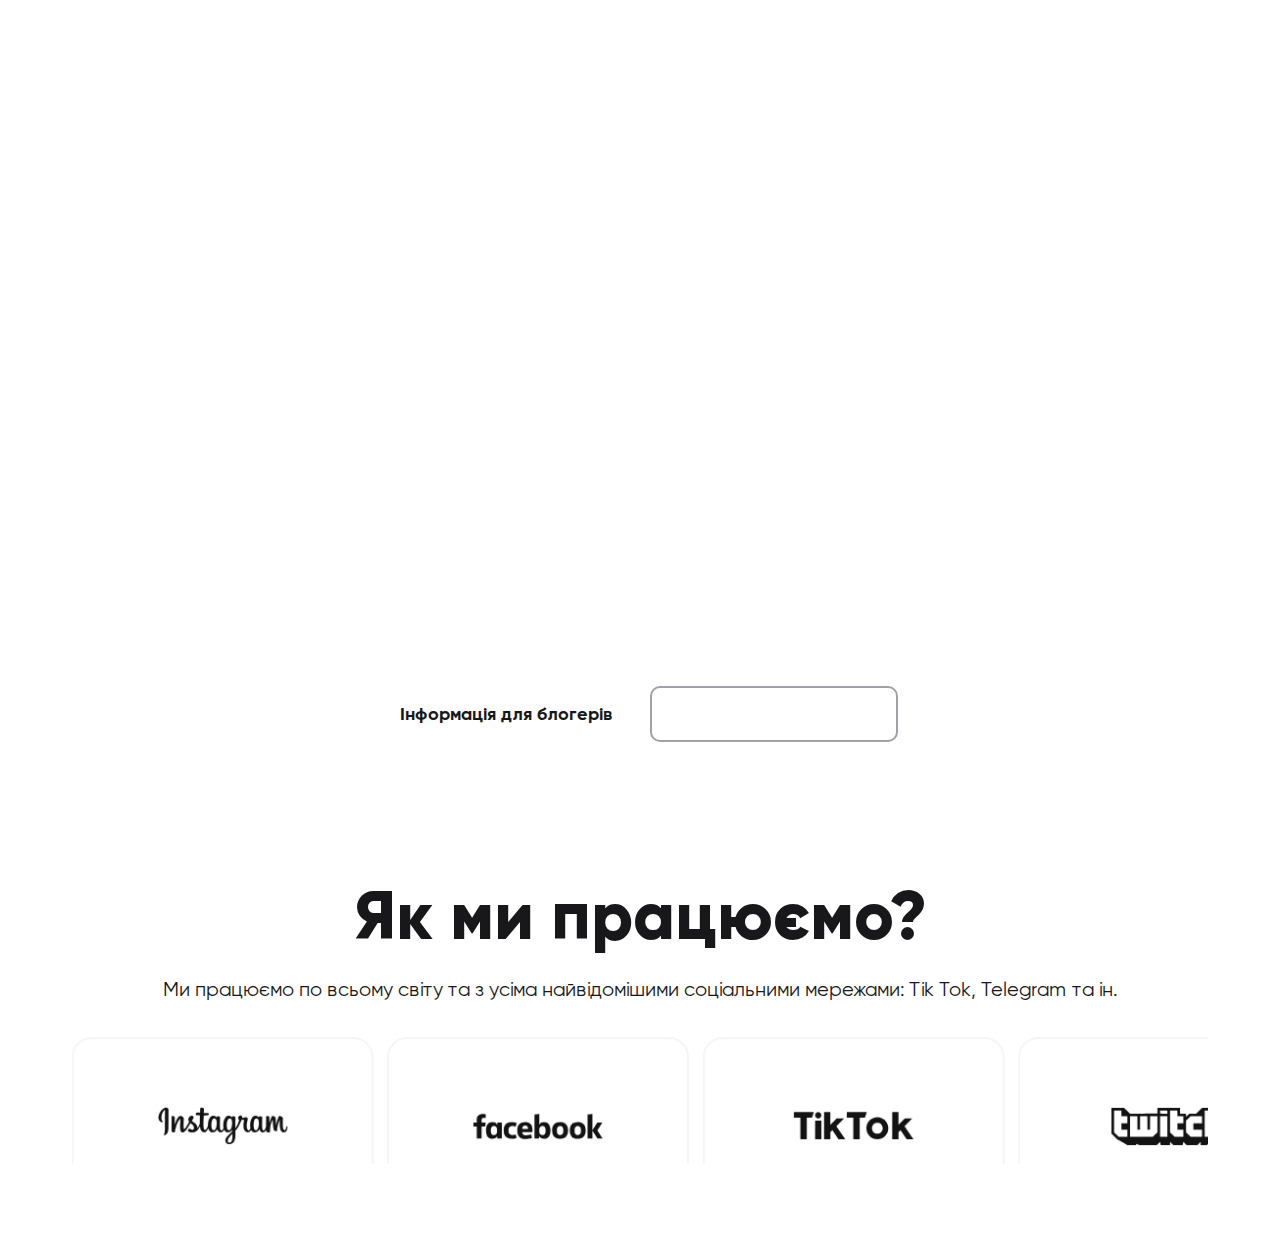
==== index.html @ 2c93d29f "Update index.html" ====
<!DOCTYPE html>
<html lang="en">

<head>
    <meta charset="UTF-8">
    <meta http-equiv="X-UA-Compatible" content="IE=edge">
    <meta name="viewport" content="width=device-width, initial-scale=1.0">
    <link rel="stylesheet" href="/css/blog.css">
    <link rel="stylesheet" href="/css/home.css">
    <link rel="stylesheet" href="/css/main.css">
    <link rel="stylesheet" href="/css/normalize.css">
    <title>STRIMKI</title>
</head>

<body>
    <header class="header">
        <video class="header__promo" autoplay muted loop id="promo">
            <source src="/img/promo.mp4" type="video/mp4">
        </video>
        <div class="header__container">
            <div class="header__inner">
                <div class="header__top">
                    <div class="header__logo">
                        <img src="/img/Logo.svg" alt="">
                    </div>
                    <div class="header__form"></div>
                </div>
                <h1 class="header__title">Ми – українська команда,
                    що професійно займається influencer marketing</h1>
                <p class="header__sub-title">Уже більше <b>4600+ блогерів</b> <br>
                    отримали якісні інтеграції</p>
                <div class="header__btn">
                    <a class="btn__main  btn__main_white" href=""><span>Інформація для блогерів</span></a>
                    <a class="btn__main " href=""><span>Інформація для блогерів</span></a>
                </div>
            </div>
        </div>
    </header>
    <main>
        <section class="work">
            <div class="work__container">
                <h2 class="work__title">Як ми працюємо?</h2>
                <p class="work__text">Ми працюємо по всьому світу та з усіма найвідомішими соціальними мережами:
                    Tik
                    Tok,
                    Telegram
                    та ін.</p>
                <div class="work__slider work__slider_mobile">
                    <div class="slider__line">
                        <div class="slider__item item active">
                            <img src="img/instagram.svg" alt="" />
                        </div>
                        <div class="slider__item item ">
                            <img src="img/facebook.svg" alt="" />
                        </div>
                        <div class="slider__item item ">
                            <img src="img/tiktok.svg" alt="" />
                        </div>
                        <div class="slider__item item ">
                            <img src="img/twitch.svg" alt="" />
                        </div>
                        <div class="slider__item item ">
                            <img src="img/tiktok.svg" alt="" />
                        </div>
                    </div>
                </div>
                <div class="work__slider work__slider_desck items">
                    <div class="slider__item item">
                        <img src="img/instagram.svg" alt="" />
                    </div>
                    <div class="slider__item item ">
                        <img src="img/facebook.svg" alt="" />
                    </div>
                    <div class="slider__item item ">
                        <img src="img/tiktok.svg" alt="" />
                    </div>
                    <div class="slider__item item ">
                        <img src="img/twitch.svg" alt="" />
                    </div>
                    <div class="slider__item item ">
                        <img src="img/tiktok.svg" alt="" />
                    </div>
                </div>
        </section>
    </main>
    <footer>
        <div class="container"></div>
    </footer>
    <script src="/js/script.js"></script>
</body>

</html>
---- css/home.css ----
/*------header------*/

.header { 
    height: 100vh;
    max-height: 750px;
    color: #FFFFFF;
    position: relative;
    overflow: hidden;
}

.header__inner {
    display: flex;
    flex-direction: column;
    justify-content: flex-end;
    height: 100%;
    padding-bottom: 51px;
}

.header__back {
    
}

.header__promo {
    position: absolute;
    top: 0;
    left: 50%;
    margin-right: -50%;
    transform: translate(-50%, 0);
    min-width: 100%;
    height: 100%;
    max-height: 750px;
    z-index: -1;
}

.header__top {
    position: absolute;
    top: 0;
    padding: 20px 0;
}

.header__btn { 
    display: flex;
    flex-direction: column;
    gap: 14px;
}

.header__logo {}

.header__form {}

.header__middle {

}

.header__title {
    font-weight: 700;
    font-size: 26px;
    line-height: 34px;
    margin-bottom: 14px;
}

.header__sub-title {
    font-weight: 400;
    font-size: 18px;
    line-height: 28px;
    color: #FFFFFF;
    margin-bottom: 20px;
}

/*------work section-----*/
.work {
    margin: 60px 0 80px 0px;
    overflow: hidden;
}

.work__container {}

.work__title {
    margin-bottom: 20px ;
}

.work__text {
    margin-bottom: 31px;
    color: #18181B;
    font-weight: 400;
}

.work__slider {}

.slider {
    width: 217px;
    height: 129px;
}

.slider__line {
    display: flex;
    gap: 14px;
    transition:  all ease 1s;
    position: relative;
    left: 0;
    overflow: scroll;
}

.slider__item {
    border: 2px solid #F5F5F5;
    border-radius: 20px;
    min-width: 213px;
    

    display: flex;
    align-items: center;
    justify-content: center;
}
 

.items {
    height: 129px;
    width: 100%;
    overflow-x: hidden;
    overflow-y: hidden;
    white-space: nowrap;
    user-select: none;
    cursor: pointer;
    transition: all 0.2s;
    transform: scale(0.98);
    will-change: transform;
    position: relative;
    font-size: 0;
    perspective: 500px;
    transition: .5s cubic-bezier(0.175, 0.885, 0.32, 1.275);
    display: flex;
    gap: 14px;
}

.items.active {
    background: rgba(255, 255, 255, 0.2);
    cursor: grabbing;
    cursor: -webkit-grabbing;
    transform: scale(1);
}

.item {
    width: 213px;
    height: 125px;
    display: inline-flex;
    align-items: center;
    justify-content: center;
}

/* Large desktops and laptops */
@media (min-width: 1200px) {}

/* Landscape tablets and medium desktops */
@media (min-width: 992px) and (max-width: 1199px) {}

/* Portrait tablets and small desktops */
@media (min-width: 768px) and (max-width: 991px) {}


@media (min-width: 768px) {
.header { 
    max-height: 817px;
}
.header__promo {
        max-height: 817px;
    }
.header__inner { 
    padding-bottom: 75px;
}
.header__btn {
    flex-direction: row;
    gap: 20px;
    justify-content: center;
}
.header__title { 
    font-size: 68px;
    line-height: 76px;
    text-align: center;
    margin-bottom: 24px;
}

.header__sub-title { 
    text-align: center;
    margin-bottom: 28px;
}

.slider__line { 
    gap: 25px;
}

.slider__item { 
    min-width: 308px;
    height: 181px;
}

.slider__line {
    overflow: visible;
}
    .work__slider_mobile {
        display: none;
    }

}

/* Landscape phones and portrait tablets */
@media (max-width: 767px) {
    .work__slider_mobile {
        display: none;
    }
}

/* Portrait phones and smaller */
@media (max-width: 480px) {
    .work__slider_desck { 
        display: none;
    }
}

/* Iphone 5 */
@media (max-width: 320px) {}
---- css/main.css ----
@font-face {
    font-family: 'Gilroy';
    src: url('../fonts/Gilroy-ExtraBold.eot');
    src: local('Gilroy ExtraBold'), local('../fonts/Gilroy-ExtraBold'),
        url('../fonts/Gilroy-ExtraBold.eot?#iefix') format('embedded-opentype'),
        url('../fonts/Gilroy-ExtraBold.woff') format('woff'),
        url('../fonts/Gilroy-ExtraBold.ttf') format('truetype');
    font-weight: 800;
    font-style: normal;
}

@font-face {
    font-family: 'Gilroy';
    src: url('../fonts/Gilroy-Regular.eot');
    src: local('Gilroy Regular'), local('../fonts/Gilroy-Regular'),
        url('../fonts/Gilroy-Regular.eot?#iefix') format('embedded-opentype'),
        url('../fonts/Gilroy-Regular.woff') format('woff'),
        url('../fonts/Gilroy-Regular.ttf') format('truetype');
    font-weight: normal;
    font-style: normal;
}

@font-face {
    font-family: 'Gilroy';
    src: url('../fonts/Gilroy-Medium.eot');
    src: local('Gilroy Medium'), local('../fonts/Gilroy-Medium'),
        url('../fonts/Gilroy-Medium.eot?#iefix') format('embedded-opentype'),
        url('../fonts/Gilroy-Medium.woff') format('woff'),
        url('../fonts/Gilroy-Medium.ttf') format('truetype');
    font-weight: 500;
    font-style: normal;
}

@font-face {
    font-family: 'Gilroy';
    src: url('../fonts/Gilroy-Bold.eot');
    src: local('Gilroy Bold'), local('../fonts/Gilroy-Bold'),
        url('../fonts/Gilroy-Bold.eot?#iefix') format('embedded-opentype'),
        url('../fonts/Gilroy-Bold.woff') format('woff'),
        url('../fonts/Gilroy-Bold.ttf') format('truetype');
    font-weight: bold;
    font-style: normal;
}

@font-face {
    font-family: 'Inter';
    src: url('../fonts/Inter-Medium.otf');
    src: local('Inter Medium'), local('../fonts/Inter-Medium'),
        url('../fonts/Inter-Medium.woff2') format('embedded-opentype'),
        url('../fonts/Inter-Medium.woff2') format('woff');
    font-weight: 500;
    font-style: normal;
}

@font-face {
    font-family: 'Plus Jakarta Sans';
    src: url('PlusJakartaSans-Regular.eot');
    src: local('Plus Jakarta Sans Regular'), local('PlusJakartaSans-Regular'),
        url('PlusJakartaSans-Regular.eot?#iefix') format('embedded-opentype'),
        url('PlusJakartaSans-Regular.woff2') format('woff2'),
        url('PlusJakartaSans-Regular.woff') format('woff'),
        url('PlusJakartaSans-Regular.ttf') format('truetype');
    font-weight: normal;
    font-style: normal;
    font-display: swap;
}

body { 
    font-family: 'Gilroy';
    font-weight: bold;
    color: #18181B;
}

[class*="_container"] { 
    margin: 0px auto;
    width: 100vw;
    padding: 0 20px;
    max-width: 1200px;
    height: 100%;
}

.btn__main {
    width: 100%;
    background: none;
    border: 2px solid #A1A1AA;
    border-radius: 10px;
    color: #FFFFFF;

    font-weight: 700;
    font-size: 18px;
    line-height: 24px;
    height: 56px;

    display: flex;
    justify-content: center;
    align-items: center;
}

.btn__main_white {
    background: #FFFFFF;
    border: none;
    color: #18181B;
}

h2 { 
    font-weight: 800;
    font-size: 32px;
    line-height: 36px;

    color: #18181B;
}
p { 
    font-family: 'Gilroy';
    font-style: normal;
    font-weight: 500;
    font-size: 16px;
    line-height: 24px;
    color: #667085;
}


/* Large desktops and laptops */
@media (min-width: 1200px) {}

/* Landscape tablets and medium desktops */
@media (min-width: 992px) and (max-width: 1199px) {}

/* Portrait tablets and small desktops */
@media (min-width: 768px) and (max-width: 991px) {}


@media (min-width: 768px) {
    .btn__main { 
        max-width: 248px ;
    }
    h2 { 
        font-size: 68px;
        line-height: 78px;
        text-align: center;
    }
    p { 
        font-size: 20px;
        line-height: 30px;
        text-align: center; 
    }
}

/* Landscape phones and portrait tablets */
@media (max-width: 767px) {}

/* Portrait phones and smaller */
@media (max-width: 480px) {}

/* Iphone 5 */
@media (max-width: 320px) {}
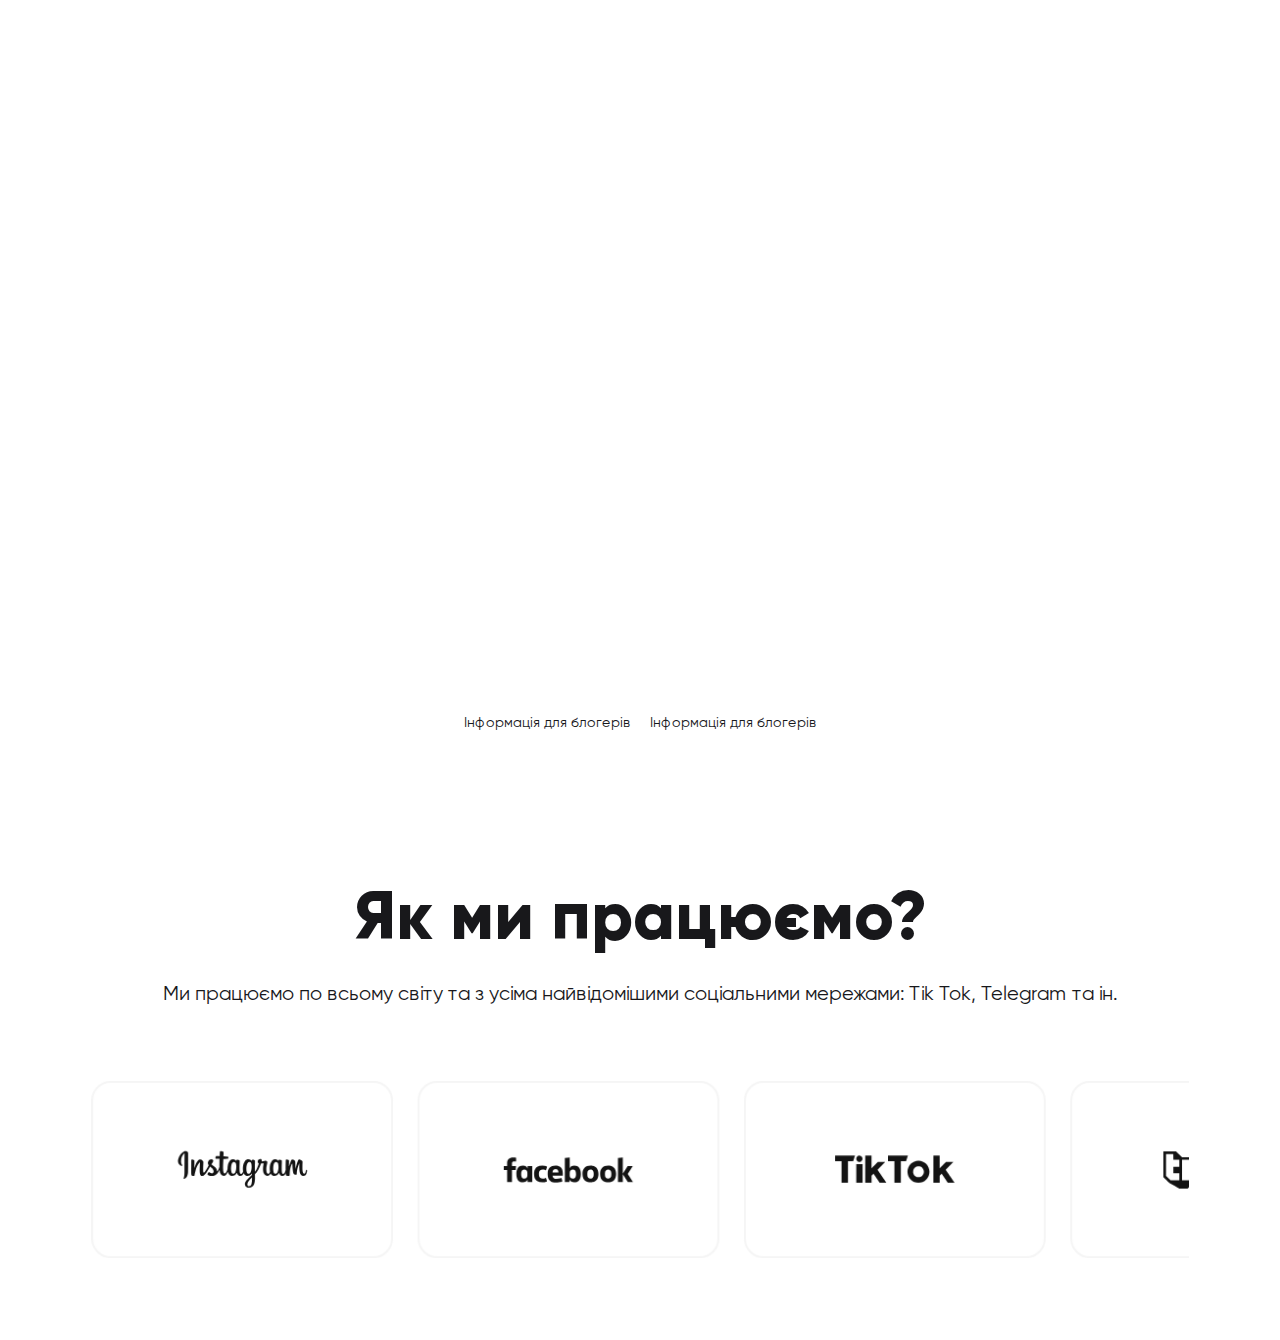
==== commit 576c0aac: "home paig" ====
--- a/index.html
+++ b/index.html
@@ -1,92 +1,92 @@
-<!DOCTYPE html>
-<html lang="en">
-
-<head>
-    <meta charset="UTF-8">
-    <meta http-equiv="X-UA-Compatible" content="IE=edge">
-    <meta name="viewport" content="width=device-width, initial-scale=1.0">
-    <link rel="stylesheet" href="/css/blog.css">
-    <link rel="stylesheet" href="/css/home.css">
-    <link rel="stylesheet" href="/css/main.css">
-    <link rel="stylesheet" href="/css/normalize.css">
-    <title>STRIMKI</title>
-</head>
-
-<body>
-    <header class="header">
-        <video class="header__promo" autoplay muted loop id="promo">
-            <source src="/img/promo.mp4" type="video/mp4">
-        </video>
-        <div class="header__container">
-            <div class="header__inner">
-                <div class="header__top">
-                    <div class="header__logo">
-                        <img src="/img/Logo.svg" alt="">
-                    </div>
-                    <div class="header__form"></div>
-                </div>
-                <h1 class="header__title">Ми – українська команда,
-                    що професійно займається influencer marketing</h1>
-                <p class="header__sub-title">Уже більше <b>4600+ блогерів</b> <br>
-                    отримали якісні інтеграції</p>
-                <div class="header__btn">
-                    <a class="btn__main  btn__main_white" href=""><span>Інформація для блогерів</span></a>
-                    <a class="btn__main " href=""><span>Інформація для блогерів</span></a>
-                </div>
-            </div>
-        </div>
-    </header>
-    <main>
-        <section class="work">
-            <div class="work__container">
-                <h2 class="work__title">Як ми працюємо?</h2>
-                <p class="work__text">Ми працюємо по всьому світу та з усіма найвідомішими соціальними мережами:
-                    Tik
-                    Tok,
-                    Telegram
-                    та ін.</p>
-                <div class="work__slider work__slider_mobile">
-                    <div class="slider__line">
-                        <div class="slider__item item active">
-                            <img src="img/instagram.svg" alt="" />
-                        </div>
-                        <div class="slider__item item ">
-                            <img src="img/facebook.svg" alt="" />
-                        </div>
-                        <div class="slider__item item ">
-                            <img src="img/tiktok.svg" alt="" />
-                        </div>
-                        <div class="slider__item item ">
-                            <img src="img/twitch.svg" alt="" />
-                        </div>
-                        <div class="slider__item item ">
-                            <img src="img/tiktok.svg" alt="" />
-                        </div>
-                    </div>
-                </div>
-                <div class="work__slider work__slider_desck items">
-                    <div class="slider__item item">
-                        <img src="img/instagram.svg" alt="" />
-                    </div>
-                    <div class="slider__item item ">
-                        <img src="img/facebook.svg" alt="" />
-                    </div>
-                    <div class="slider__item item ">
-                        <img src="img/tiktok.svg" alt="" />
-                    </div>
-                    <div class="slider__item item ">
-                        <img src="img/twitch.svg" alt="" />
-                    </div>
-                    <div class="slider__item item ">
-                        <img src="img/tiktok.svg" alt="" />
-                    </div>
-                </div>
-        </section>
-    </main>
-    <footer>
-        <div class="container"></div>
-    </footer>
-    <script src="/js/script.js"></script>
-</body>
-
-</html>
+<!DOCTYPE html>
+<html lang="en">
+
+<head>
+    <meta charset="UTF-8">
+    <meta http-equiv="X-UA-Compatible" content="IE=edge">
+    <meta name="viewport" content="width=device-width, initial-scale=1.0">
+    <link rel="stylesheet" href="css/blog.css">
+    <link rel="stylesheet" href="css/home.css">
+    <link rel="stylesheet" href="css/main.css">
+    <link rel="stylesheet" href="css/normalize.css">
+    <title>STRIMKI</title>
+</head>
+
+<body>
+    <header class="header">
+        <video class="header__promo" autoplay muted loop id="promo">
+            <source src="img/promo.mp4" type="video/mp4">
+        </video>
+        <div class="header__container">
+            <div class="header__inner">
+                <div class="header__top">
+                    <div class="header__logo">
+                        <img src="img/Logo.svg" alt="">
+                    </div>
+                    <div class="header__form"></div>
+                </div>
+                <h1 class="header__title">Ми – українська команда,
+                    що професійно займається influencer marketing</h1>
+                <p class="header__sub-title">Уже більше <b>4600+ блогерів</b> <br>
+                    отримали якісні інтеграції</p>
+                <div class="header__btn">
+                    <a class="btn__main  btn__main_white" href=""><span>Інформація для блогерів</span></a>
+                    <a class="btn__main " href=""><span>Інформація для блогерів</span></a>
+                </div>
+            </div>
+        </div>
+    </header>
+    <main>
+        <section class="work">
+            <div class="work__container">
+                <h2 class="work__title">Як ми працюємо?</h2>
+                <p class="work__text">Ми працюємо по всьому світу та з усіма найвідомішими соціальними мережами:
+                    Tik
+                    Tok,
+                    Telegram
+                    та ін.</p>
+                <div class="work__slider work__slider_mobile">
+                    <div class="slider__line">
+                        <div class="slider__item item active">
+                            <img src="img/instagram.svg" alt="" />
+                        </div>
+                        <div class="slider__item item ">
+                            <img src="img/facebook.svg" alt="" />
+                        </div>
+                        <div class="slider__item item ">
+                            <img src="img/tiktok.svg" alt="" />
+                        </div>
+                        <div class="slider__item item ">
+                            <img src="img/twitch.svg" alt="" />
+                        </div>
+                        <div class="slider__item item ">
+                            <img src="img/tiktok.svg" alt="" />
+                        </div>
+                    </div>
+                </div>
+                <div class="work__slider work__slider_desck items">
+                    <div class="slider__item item">
+                        <img src="img/instagram.svg" alt="" />
+                    </div>
+                    <div class="slider__item item ">
+                        <img src="img/facebook.svg" alt="" />
+                    </div>
+                    <div class="slider__item item ">
+                        <img src="img/tiktok.svg" alt="" />
+                    </div>
+                    <div class="slider__item item ">
+                        <img src="img/twitch.svg" alt="" />
+                    </div>
+                    <div class="slider__item item ">
+                        <img src="img/tiktok.svg" alt="" />
+                    </div>
+                </div>
+        </section>
+    </main>
+    <footer>
+        <div class="container"></div>
+    </footer>
+    <script src="/js/script.js"></script>
+</body>
+
+</html>--- a/css/home.css
+++ b/css/home.css
@@ -14,6 +14,7 @@
     justify-content: flex-end;
     height: 100%;
     padding-bottom: 51px;
+    position: relative;
 }
 
 .header__back {
@@ -33,9 +34,15 @@
 }
 
 .header__top {
+    padding: 20px 0;
     position: absolute;
     top: 0;
-    padding: 20px 0;
+    left: 0;
+
+    display: flex;
+    justify-content: space-between;
+    align-items: center;
+    width: 100%;
 }
 
 .header__btn { 
@@ -87,34 +94,75 @@
 
 .work__slider {}
 
-.slider {
-    width: 217px;
-    height: 129px;
-}
 
 .slider__line {
     display: flex;
-    gap: 14px;
+    gap: 17px;
     transition:  all ease 1s;
-    position: relative;
-    left: 0;
     overflow: scroll;
 }
 
 .slider__item {
     border: 2px solid #F5F5F5;
+    background-color: #FFFFFF;
     border-radius: 20px;
     min-width: 213px;
+    height: 125px;
     
-
     display: flex;
     align-items: center;
     justify-content: center;
 }
- 
-
-.items {
-    height: 129px;
+.work__slider_desck .slider__item { 
+    height: 181px;
+}
+
+/* .slider__item:hover {
+    border-color: rgb(88 199 250 / 100%);
+    transition: color 1s;
+}
+
+.slider__item:hover:before,
+.slider__item:hover:after {
+    opacity: 1;
+    animation: spin 2.5s linear infinite;
+} */
+
+
+.slider__item::after {
+    position: absolute;
+    content: "";
+    top: calc(125 / 10);
+    left: 0;
+    right: 0;
+    z-index: -1;
+    height: 100%;
+    width: 100%;
+    margin: 0 auto;
+    transform: scale(0.8);
+    filter: blur(calc(125 / 4));
+    background-image: linear-gradient(var(--rotate), #4484FF -0.55%, #44B0FF 22.86%, #FF44EC 48.36%, #44A5FF 73.33%, #F2FF5E 99.34%);
+    opacity: 0;
+    transition: opacity .10s;
+    animation: spin 2.5s linear infinite;
+}
+
+.work__slider_desck .slider__item::after {
+    top: calc(181 / 10);
+    filter: blur(calc(181 / 4));
+}
+
+@keyframes spin {
+    0% {
+        --rotate: 0deg;
+    }
+
+    100% {
+        --rotate: 360deg;
+    }
+}
+
+.work__slider_desck {
     width: 100%;
     overflow-x: hidden;
     overflow-y: hidden;
@@ -126,14 +174,12 @@
     will-change: transform;
     position: relative;
     font-size: 0;
-    perspective: 500px;
     transition: .5s cubic-bezier(0.175, 0.885, 0.32, 1.275);
     display: flex;
-    gap: 14px;
+    gap: 25px;
 }
 
 .items.active {
-    background: rgba(255, 255, 255, 0.2);
     cursor: grabbing;
     cursor: -webkit-grabbing;
     transform: scale(1);
@@ -147,14 +193,484 @@
     justify-content: center;
 }
 
+/*------projects-------*/ 
+
+.projects {
+    background: #0D0D0D;
+    border-radius: 30px;
+    padding: 60px 0 45px 0;
+    position: relative;
+}
+.projects__back { 
+    position: absolute;
+    z-index: 1;
+}
+
+.projects__container {
+    position: inherit;
+    z-index: 2;
+}
+
+.projects__title {
+    margin-bottom: 40px;
+    color: #fff;
+}
+
+.projects__sub-title { 
+    color: #fff;
+    margin-bottom: 78px;
+    letter-spacing: 0.02em;
+    font-size: 18px;
+    line-height: 24px;
+}
+
+.projects__items {
+
+}
+
+.projects__item {
+    padding: 18px 0;
+    border-top: 1px solid #363636;
+}
+
+.projects__text {
+    width: 100%;
+    display: flex;
+    justify-content: space-between;
+    font-weight: 700;
+    font-size: 18px;
+    line-height: 24px;
+    color: #fff;
+}
+
+.projects__text span { 
+    color: #9E77ED;
+}
+
+.projects__locations {
+    margin-top: 42px;
+    position: relative;
+}
+
+.projects__map img {
+    width: 100%;
+    height: auto;
+}
+
+.projects__location { 
+    position: absolute;
+
+    display: flex;
+    flex-direction: column;
+    align-items: center;
+}
+
+.projects__location_asia { 
+    left: 37vw;
+    top: 0.9vw;
+}
+.projects__location_europe { 
+    left: 27vw;
+    top: 5vw;
+}
+
+.projects__location_asia-pacific { 
+    top: 6vw;
+    left: 43vw;
+}
+
+.projects__location_mena { 
+    top: 8vw;
+    left: 35vw;
+}
+
+.projects__location_n-america {
+    left: 9vw;
+    top: 5vw;
+}
+
+.projects__location_l-america {
+    left:17vw;
+    top: 15vw;
+}
+
+.back-asia,
+.back-europe,
+.back-asia-pacific,
+.back-mena,
+.back-n-america,
+.back-l-america { 
+    opacity: 0;
+}
+
+.projects__location .projects__text { 
+    position: absolute;
+    top: 15%;
+
+    font-size: 10px;
+    line-height: 18px;
+    flex-direction: column;
+    opacity: 0;
+}
+.marker {
+    cursor: pointer;
+}
+
+.projects__location .marker-n-america:hover ~ .back-n-america,
+.projects__location_l-america:hover~.back-l-america,
+.projects__location_mena:hover~.projects__location_mena .back,
+.projects__location_asia-pacific:hover~.projects__location_asia-pacific .back,
+.projects__location_europe:hover~.projects__location_europe .back { 
+    opacity: 1;
+}
+
+/*------tenets-----*/
+
+.tenets {
+    padding-top: 80px;
+}
+
+.tenets__container {}
+
+.tenets__title {
+    margin-bottom: 40px;
+}
+
+.tenets__itens {}
+
+.tenets__item {}
+
+.tenets__icon img{
+    margin-bottom: 28px;
+}
+
+.tenets__name {
+    margin-bottom: 10px;
+}
+
+.tenets__text {
+    margin-bottom: 50px;
+}
+
+/*-------showreel----*/
+
+.showreel {
+    padding-top: 80px;
+}
+
+.showreel__container {}
+
+.showreel__title {
+    margin-bottom: 40px;
+}
+
+.showreel__video {
+    position: relative;
+    width: 100%;
+    height: 71.25vw;
+    max-height: 650px;
+    overflow: hidden;
+    border-radius: 30px;
+    background-color: #363636;
+}
+
+.showreel__video img {
+    position: absolute;
+    left: 50%;
+    top: 50%;
+ transform: translate(-50%, -50%); 
+    border-radius: 30px;
+} 
+
+.showreel__video iframe {
+    position: absolute;
+    top: 0;
+    left: 0;
+    height: 100%;
+    width: 100%;
+    border-radius: 30px;
+} 
+
+.partners {
+    padding-top: 80px ;
+}
+
+.partners__container {}
+
+.partners__title {
+    margin-bottom: 20px;
+    max-width: 290px;
+}
+
+.partners__text {
+    margin-bottom: 30px;
+}
+
+.partners__slider {
+    margin-bottom: 80px;
+}
+
+.partners__slider_mobile {
+}
+
+
+.slider__line {}
+
+.slider__item {}
+
+.item {}
+
+.active {}
+
+.partners__slider_desck {}
+
+.partners__slider_desck {
+    width: 100%;
+    overflow-x: hidden;
+    overflow-y: hidden;
+    white-space: nowrap;
+    user-select: none;
+    cursor: pointer;
+    transition: all 0.2s;
+    transform: scale(0.98);
+    will-change: transform;
+    position: relative;
+    font-size: 0;
+    transition: .5s cubic-bezier(0.175, 0.885, 0.32, 1.275);
+    display: flex;
+    gap: 25px;
+}
+
+.items {}
+/*-----cases-----*/
+
+.cases {
+    padding-top: 80px;
+}
+
+.cases__container {}
+
+.cases__title {
+    margin-bottom: 20px;
+}
+
+.cases__items {
+    display: grid;
+    gap: 44px;
+
+    margin-bottom: 40px;
+}
+
+.cases__item {
+    width: 100%;
+    height: 436px;
+    background-color: #344057;
+    border-radius: 20px;
+
+    display: flex;
+    align-items: flex-end;
+    padding: 20px;
+    justify-content: space-between;
+}
+
+.cases__content {
+
+}
+
+.cases__name {
+    color: #FFFFFF;
+    font-size: 38px;
+    line-height: 24px;
+    letter-spacing: -0.5px;
+    margin-bottom: 14px;
+}
+
+.cases__text {
+    color: #D4D4D8;
+    line-height: 22px;
+}
+
+.cases__play {
+    background: rgba(255, 255, 255, 0.09);
+    border: 2px solid #FFFFFF;
+    box-shadow: 0px 15px 75px rgba(27, 25, 68, 0.3);
+    backdrop-filter: blur(13px);
+    /* Note: backdrop-filter has minimal browser support */
+
+    border-radius: 19px;
+    height: 68px;
+    width: 68px;
+
+    display: flex;
+    justify-content: center;
+    align-items: center;
+}
+
+.cases .btn { 
+    margin-bottom: 80px;
+}
+/*-----team--------*/ 
+
+.team {
+    background: #0D0D0D;
+    border-radius: 30px;
+    padding-top: 60px;
+}
+
+.team__container {
+    
+}
+
+.team__title {
+    margin-bottom: 20px;
+    color: #fff;
+}
+
+.team__text {
+    color: #fff;
+    margin-bottom: 40px;
+}
+
+.team__photo img {
+    margin: 0 auto;
+}
+
+
+/*-----footer-----*/ 
+
+.footer {
+    padding: 50px 0 30px 0;
+    background: #FAFAFA;
+    position: relative;
+}
+
+.footer__shadow {
+    position: absolute;
+    top: 20px;
+    z-index: -1;
+    height: 90%;
+    width: 100%; 
+    background: linear-gradient(90deg, #4484FF -0.55%, #44B0FF 22.86%, #FF44EC 48.36%, #44A5FF 73.33%, #F2FF5E 99.34%);
+    opacity: 0.8;
+    filter: blur(35px);
+    transform: matrix(-1, 0, 0, 1, 0, 0);
+}
+.footer:hover ~ .footer__shadow {
+    opacity: 0.8;
+}
+
+.footer__container {
+}
+
+.footer__top {
+    padding-bottom: 30px;
+}
+
+.footer__title {
+    margin-bottom: 30px;
+}
+
+.btn__main {}
+
+.btn__main_black {}
+
+.footer__bottom {
+    border-top:1px solid #E4E4E7;
+    padding-top: 40px;
+    display: inline;
+}
+
+.footer__logo {}
+
+.footer__text { 
+    margin: 28px 0 40px 0;
+}
+
+.footer__social img{
+    margin-bottom: 64px;
+}
+
+.footer__text {}
+
+.footer__nav {
+    display: grid;
+    grid-template-columns: repeat( 2, 1fr);
+    gap: 46px 75px;
+}
+
+
+.footer__nav li:first {
+    margin-bottom: 21px;
+}
+/*-----------------------media------------------*/ 
 /* Large desktops and laptops */
-@media (min-width: 1200px) {}
+@media (min-width: 1200px) {
+    .footer__nav {
+        grid-template-columns: repeat(3, 1fr);
+        gap: 100px;
+    }
+    .footer__bottom {
+        grid-template-columns: 260px 467px;
+    }
+    .cases__items { 
+        grid-template-columns: repeat( 3, 398px);
+        margin-bottom: 50px;
+    }
+    .cases__item:nth-child(1),
+    .cases__item:nth-child(3){ 
+        margin-top: 60px;
+    }
+
+    .cases__item:nth-child(5) { 
+        margin-top: -60px;
+    }
+    .cases .btn { 
+        margin: 0 auto 120px auto;
+    }
+}
 
 /* Landscape tablets and medium desktops */
-@media (min-width: 992px) and (max-width: 1199px) {}
+@media (min-width: 992px) and (max-width: 1199px) {
+    .footer__nav {
+        grid-template-columns: repeat(3, 1fr);
+        gap: 50px;
+    }
+    .footer__bottom {
+        grid-template-columns: 260px 467px;
+    }
+    .cases__items { 
+        grid-template-columns: repeat(2 , 398px);
+        margin-bottom: 50px;
+    }
+    .cases .btn  { 
+        margin: 0 auto 100px auto;
+    }
+}
 
 /* Portrait tablets and small desktops */
-@media (min-width: 768px) and (max-width: 991px) {}
+@media (min-width: 768px) and (max-width: 991px) {
+    .footer__nav {
+        gap: 0;
+        grid-template-columns: repeat(3, 150px);
+    }
+    .footer__bottom {
+        grid-template-columns: 260px 467px;
+        padding-top: 50px;
+        display: grid;
+        justify-content: space-between;
+    }
+    .footer__text {
+        max-width: 250px;
+        font-size: 14px;
+        line-height: 24px;
+    }
+    .cases__items { 
+        grid-template-columns: repeat( 2, 1fr);
+    }
+    .cases .btn { 
+        margin: 0 auto 100px auto;
+    } 
+}
 
 
 @media (min-width: 768px) {
@@ -179,11 +695,23 @@
     margin-bottom: 24px;
 }
 
+.header .header__container { 
+    padding: 0 37px;
+}
+
 .header__sub-title { 
     text-align: center;
     margin-bottom: 28px;
 }
 
+.work__title { 
+    margin-bottom: 24px;
+}
+
+.work__text { 
+    margin-bottom: 70px;
+}
+
 .slider__line { 
     gap: 25px;
 }
@@ -196,22 +724,183 @@
 .slider__line {
     overflow: visible;
 }
-    .work__slider_mobile {
-        display: none;
-    }
-
-}
+
+.work__slider_mobile,
+.partners__slider_mobile {
+    display: none;
+}
+
+.projects {
+    padding: 120px 0 95px 0;
+    text-align: center;
+}
+
+.projects__back {
+    top: 100px;
+    left: 50%;
+    transform: translate(-50%, 0)
+}
+
+.projects__title {
+    margin: 0 auto 24px auto;
+    max-width: 902px;
+}
+
+.projects__items { 
+    display: none;
+}
+
+.tenets {
+    padding-top: 120px;
+}
+
+.tenets__container {
+
+}
+
+.tenets__title {
+    margin-bottom: 60px;
+}
+
+.tenets__itens {
+    display: grid;
+    grid-template-columns: repeat(3, 1fr);
+    column-gap: 122px;
+    row-gap: 88px;
+}
+
+.tenets__item {
+    text-align: center;
+}
+
+.tenets__icon img {
+    margin: 0 auto 28px auto;
+}
+
+.tenets__text {
+    margin-bottom: 0px;
+}
+
+.cases__title {
+    margin-bottom: 60px;
+}
+
+
+.partners {
+    padding: 120px 0;
+    text-align: center;
+}
+
+.partners__container {}
+
+.partners__title {
+    max-width: fit-content;
+    margin: 0 auto 28px auto;
+}
+
+.partners__text {
+    margin-bottom: 48px;
+}
+
+.partners__slider {}
+
+.partners__slider_mobile {}
+
+.slider__line {}
+
+.slider__item {}
+
+.item {}
+
+.active {}
+
+.partners__slider_desck {}
+
+.items {}
+
+.slider {}
+
+.footer {
+    padding: 88px 0 67px 0;
+}
+
+
+.footer__top {
+    padding-bottom: 45px;
+}
+
+.footer__title {
+    margin-bottom: 0px;
+    font-size: 32px;
+    line-height: 42px;
+    text-align: start;
+}
+
+.btn__main {}
+
+.footer .btn__main_black {
+    max-width: 222px;
+}
+
+.footer__top {
+    display: flex;
+    justify-content: space-between;
+}
+
+.footer__bottom {
+    padding-top: 50px;
+    display: grid;
+    justify-content: space-between;
+}
+
+.footer__logo {}
+
+.footer__text {
+    margin: 28px 0 40px 0;
+    text-align: start;
+    max-width: 290px;
+}
+
+.footer__social img {
+    margin-bottom: 0px;
+}
+
+.footer__nav li:first {
+    margin-bottom: 21px;
+}
+
+
+}
+
 
 /* Landscape phones and portrait tablets */
 @media (max-width: 767px) {
-    .work__slider_mobile {
-        display: none;
-    }
+    .projects__location_asia,
+    .projects__location_europe, 
+    .projects__location_asia-pacific,
+    .projects__location_mena,
+    .projects__location_n-america,
+    .projects__location_l-america { 
+    display: none;
+}
+
+.header__top .btn { 
+    display: none;
+}
+
+}
+
+@media (min-width: 480px) {
+    .work__slider_mobile,
+    .partners__slider_mobile {
+            display: none;
+        }
 }
 
 /* Portrait phones and smaller */
 @media (max-width: 480px) {
-    .work__slider_desck { 
+    .work__slider_desck,
+    .partners__slider_desck { 
         display: none;
     }
 }
--- a/css/main.css
+++ b/css/main.css
@@ -75,11 +75,11 @@
     margin: 0px auto;
     width: 100vw;
     padding: 0 20px;
-    max-width: 1200px;
+    max-width: 1440px;
     height: 100%;
 }
 
-.btn__main {
+.btn {
     width: 100%;
     background: none;
     border: 2px solid #A1A1AA;
@@ -96,10 +96,21 @@
     align-items: center;
 }
 
-.btn__main_white {
+.btn_black {
+    background: #000000;
+    border: none;
+    color: #FFFFFF;
+}
+
+.btn_white {
     background: #FFFFFF;
     border: none;
     color: #18181B;
+}
+
+.btn_transparent { 
+    background: none;
+    color: #0E0E0E;
 }
 
 h2 { 
@@ -109,6 +120,13 @@
 
     color: #18181B;
 }
+h3 { 
+    font-weight: 700;
+    font-size: 24px;
+    line-height: 30px;
+    color: #101828;
+}
+
 p { 
     font-family: 'Gilroy';
     font-style: normal;
@@ -118,21 +136,55 @@
     color: #667085;
 }
 
+ul { 
+    list-style: none;
+    margin: 0;
+    padding: 0;
+}
+
+li { 
+    font-weight: 700;
+    font-size: 16px;
+    line-height: 24px;
+}
+
+a {
+    font-weight: 400;
+    font-size: 14px;
+    line-height: 40px;
+
+    color: #18181B
+}
+
 
 /* Large desktops and laptops */
-@media (min-width: 1200px) {}
+@media (min-width: 1200px) {
+    [class*="_container"]  { 
+        padding: 0 80px;
+    }
+}
 
 /* Landscape tablets and medium desktops */
-@media (min-width: 992px) and (max-width: 1199px) {}
+@media (min-width: 992px) and (max-width: 1199px) {
+    [class*="_container"] { 
+        padding: 0 60px;
+    }
+}
 
 /* Portrait tablets and small desktops */
-@media (min-width: 768px) and (max-width: 991px) {}
+@media (min-width: 768px) and (max-width: 991px) {
+    [class*="_container"] { 
+        padding: 0 40px;
+    }
+    
+}
 
 
 @media (min-width: 768px) {
-    .btn__main { 
+    .btn { 
         max-width: 248px ;
     }
+
     h2 { 
         font-size: 68px;
         line-height: 78px;
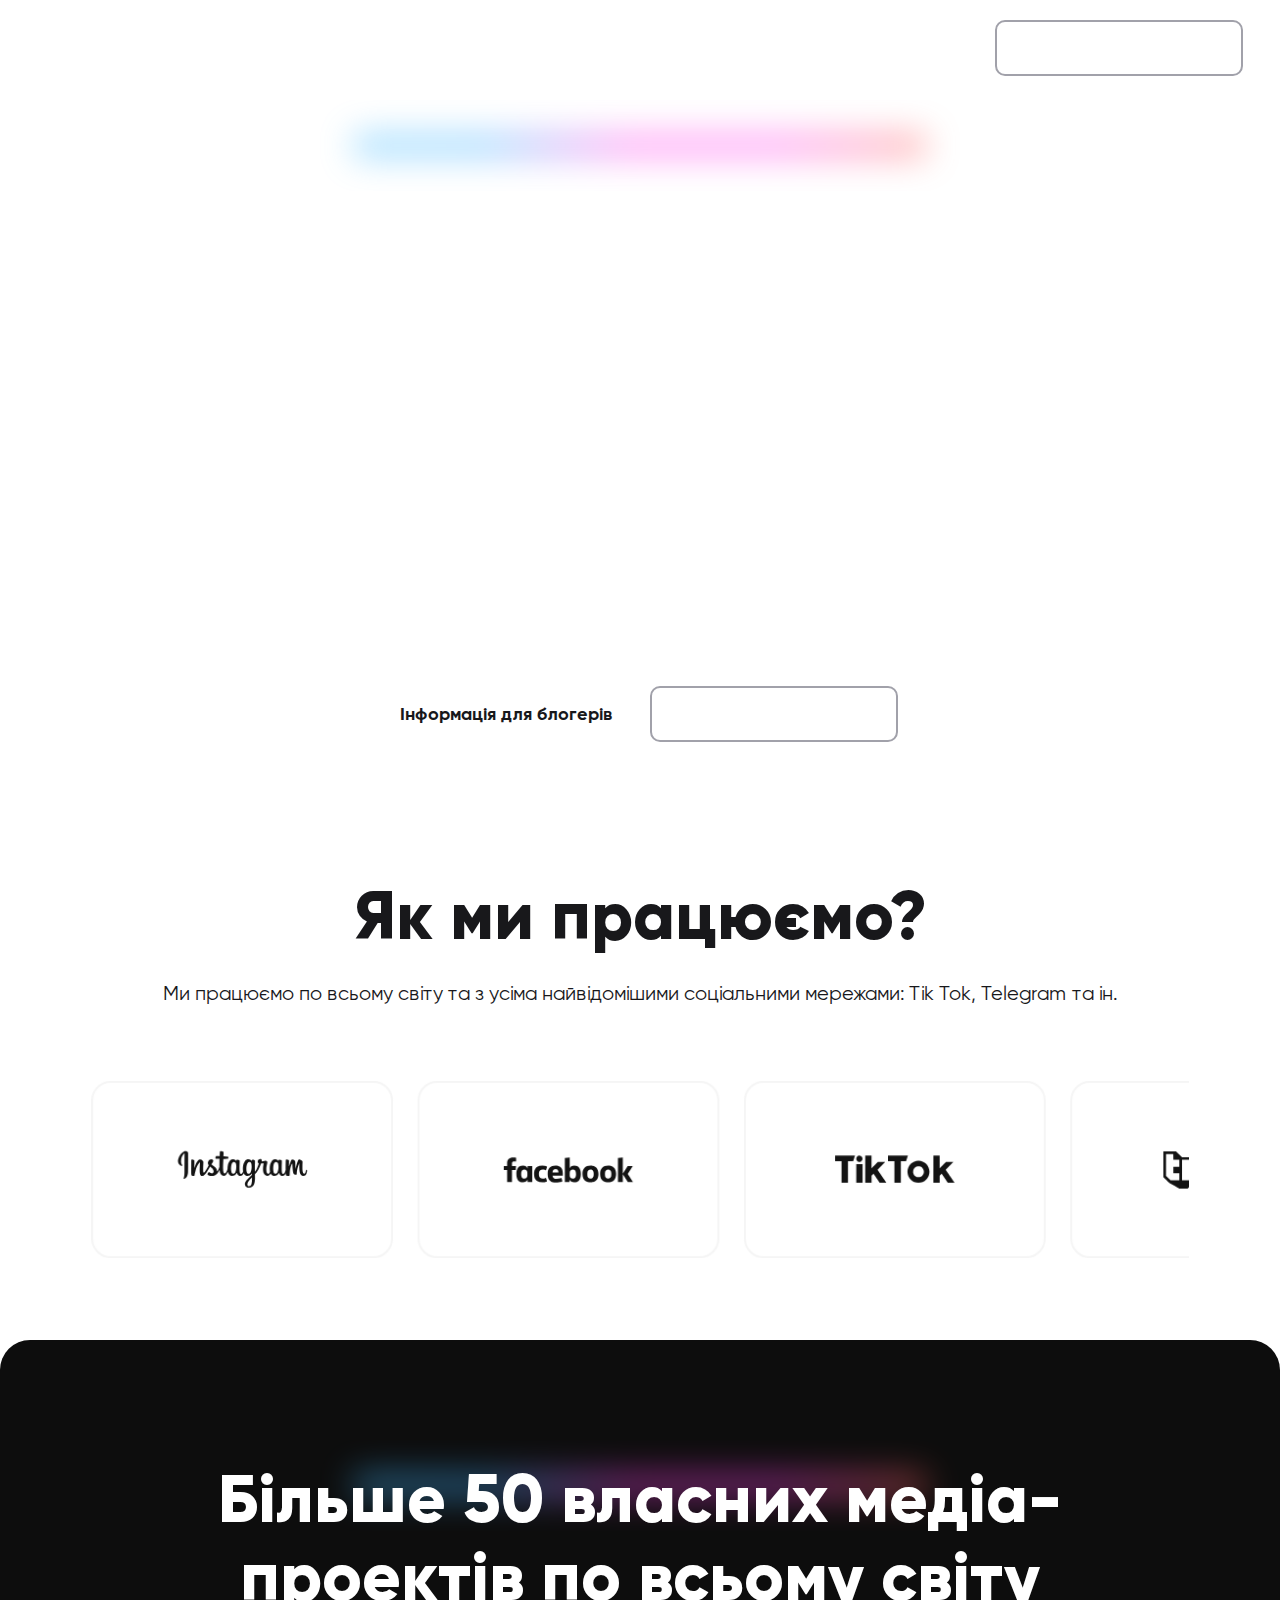
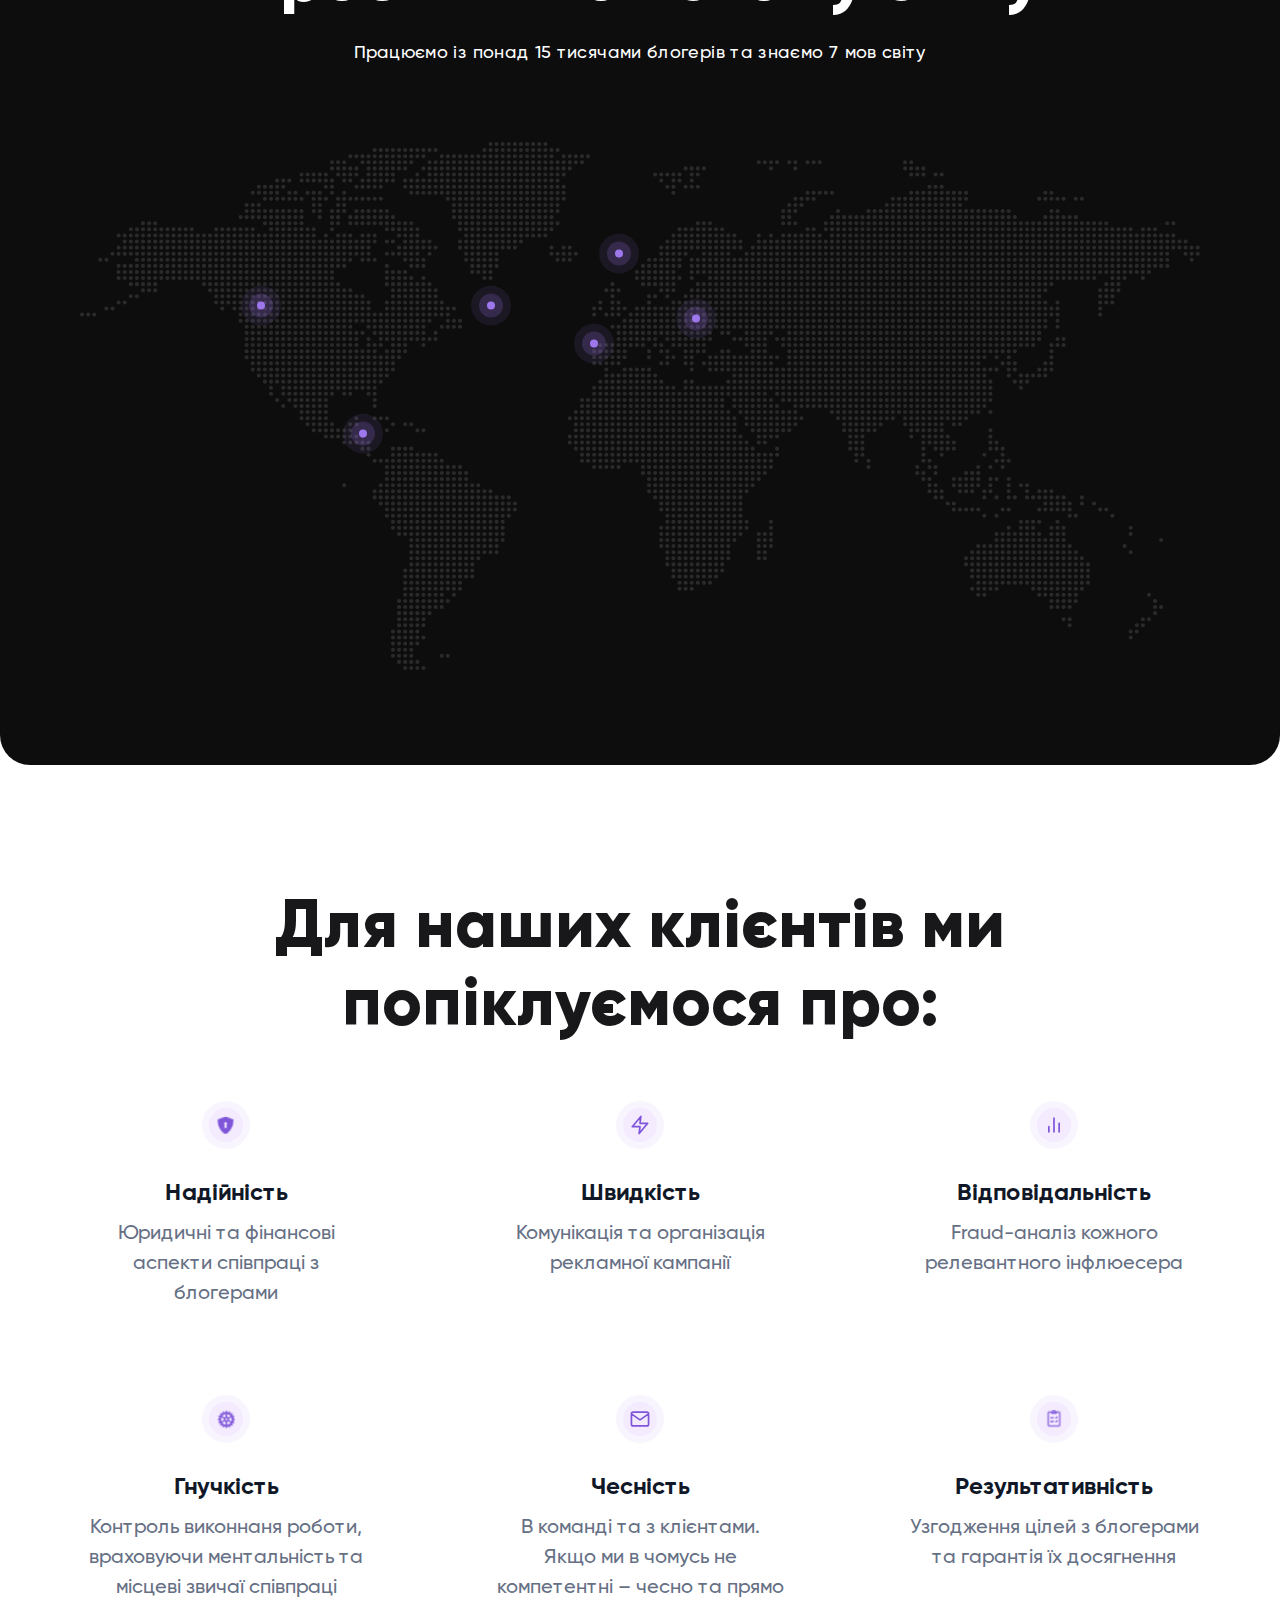
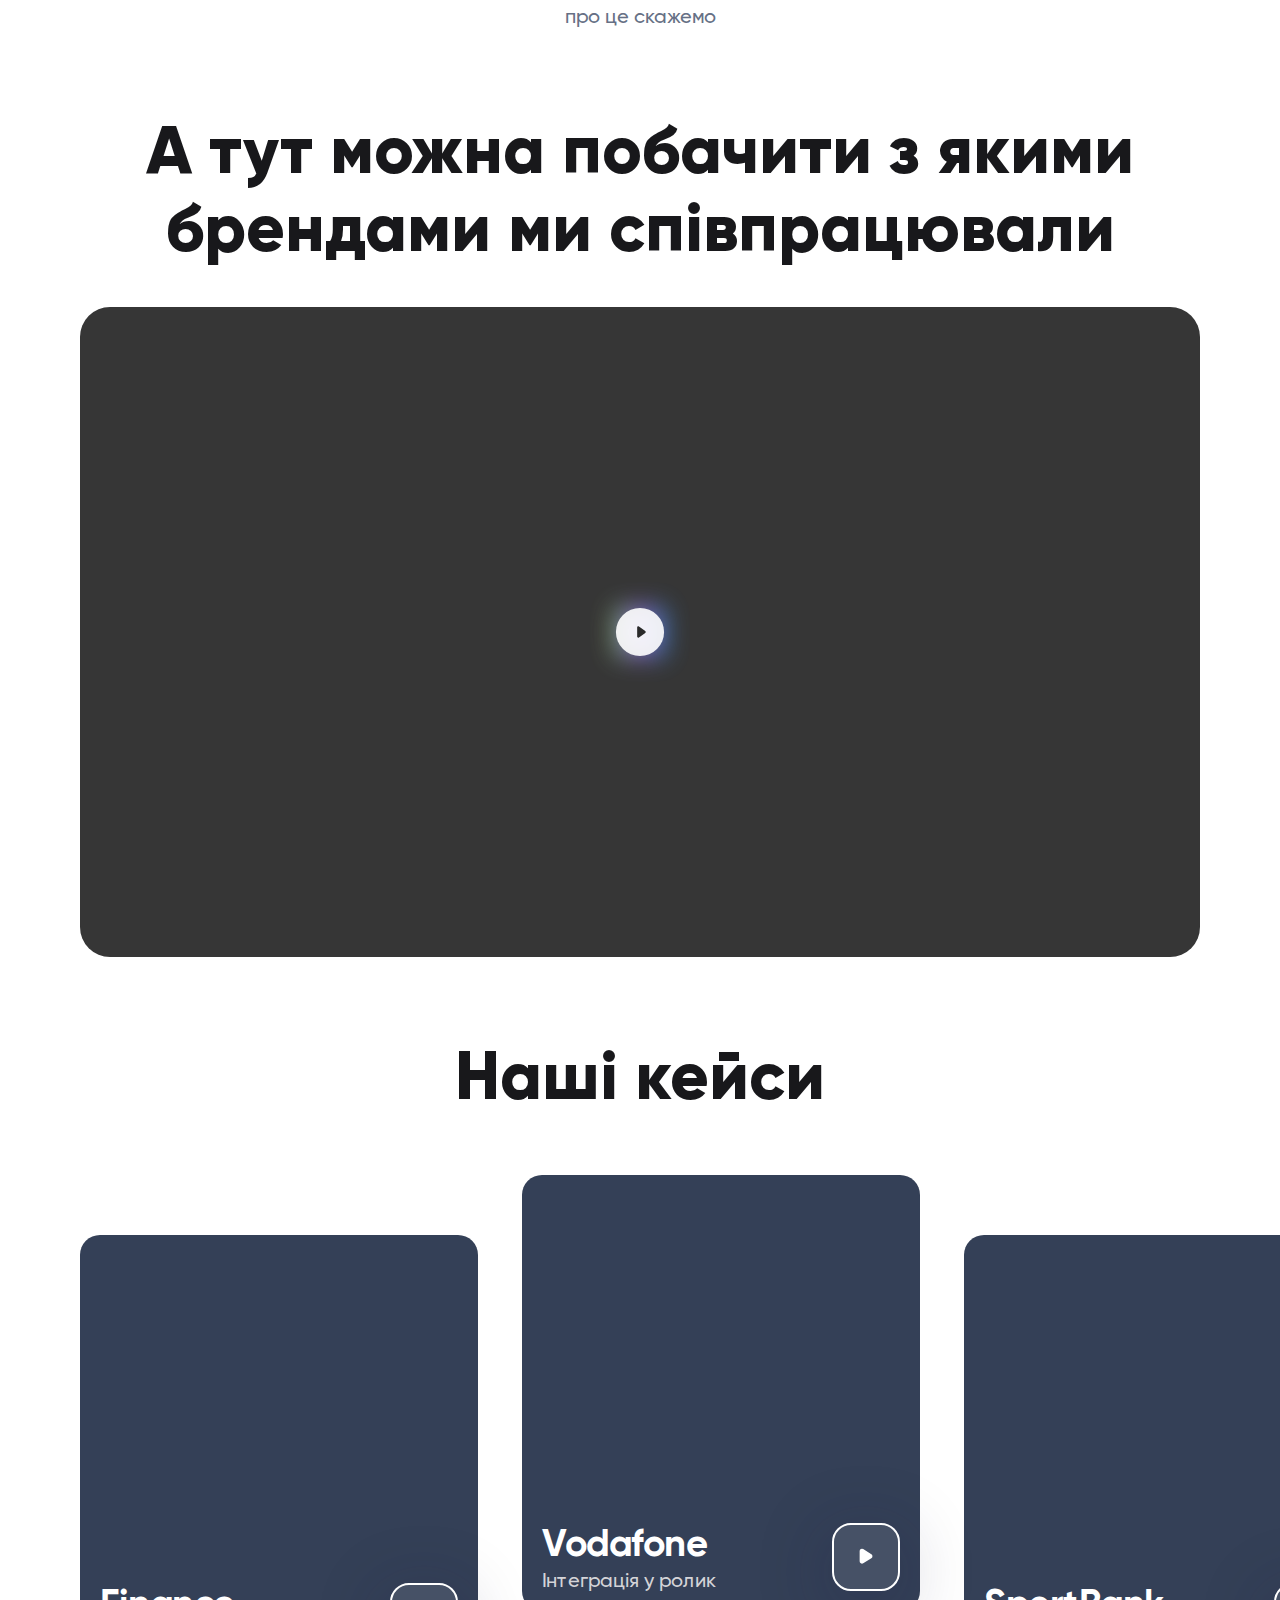
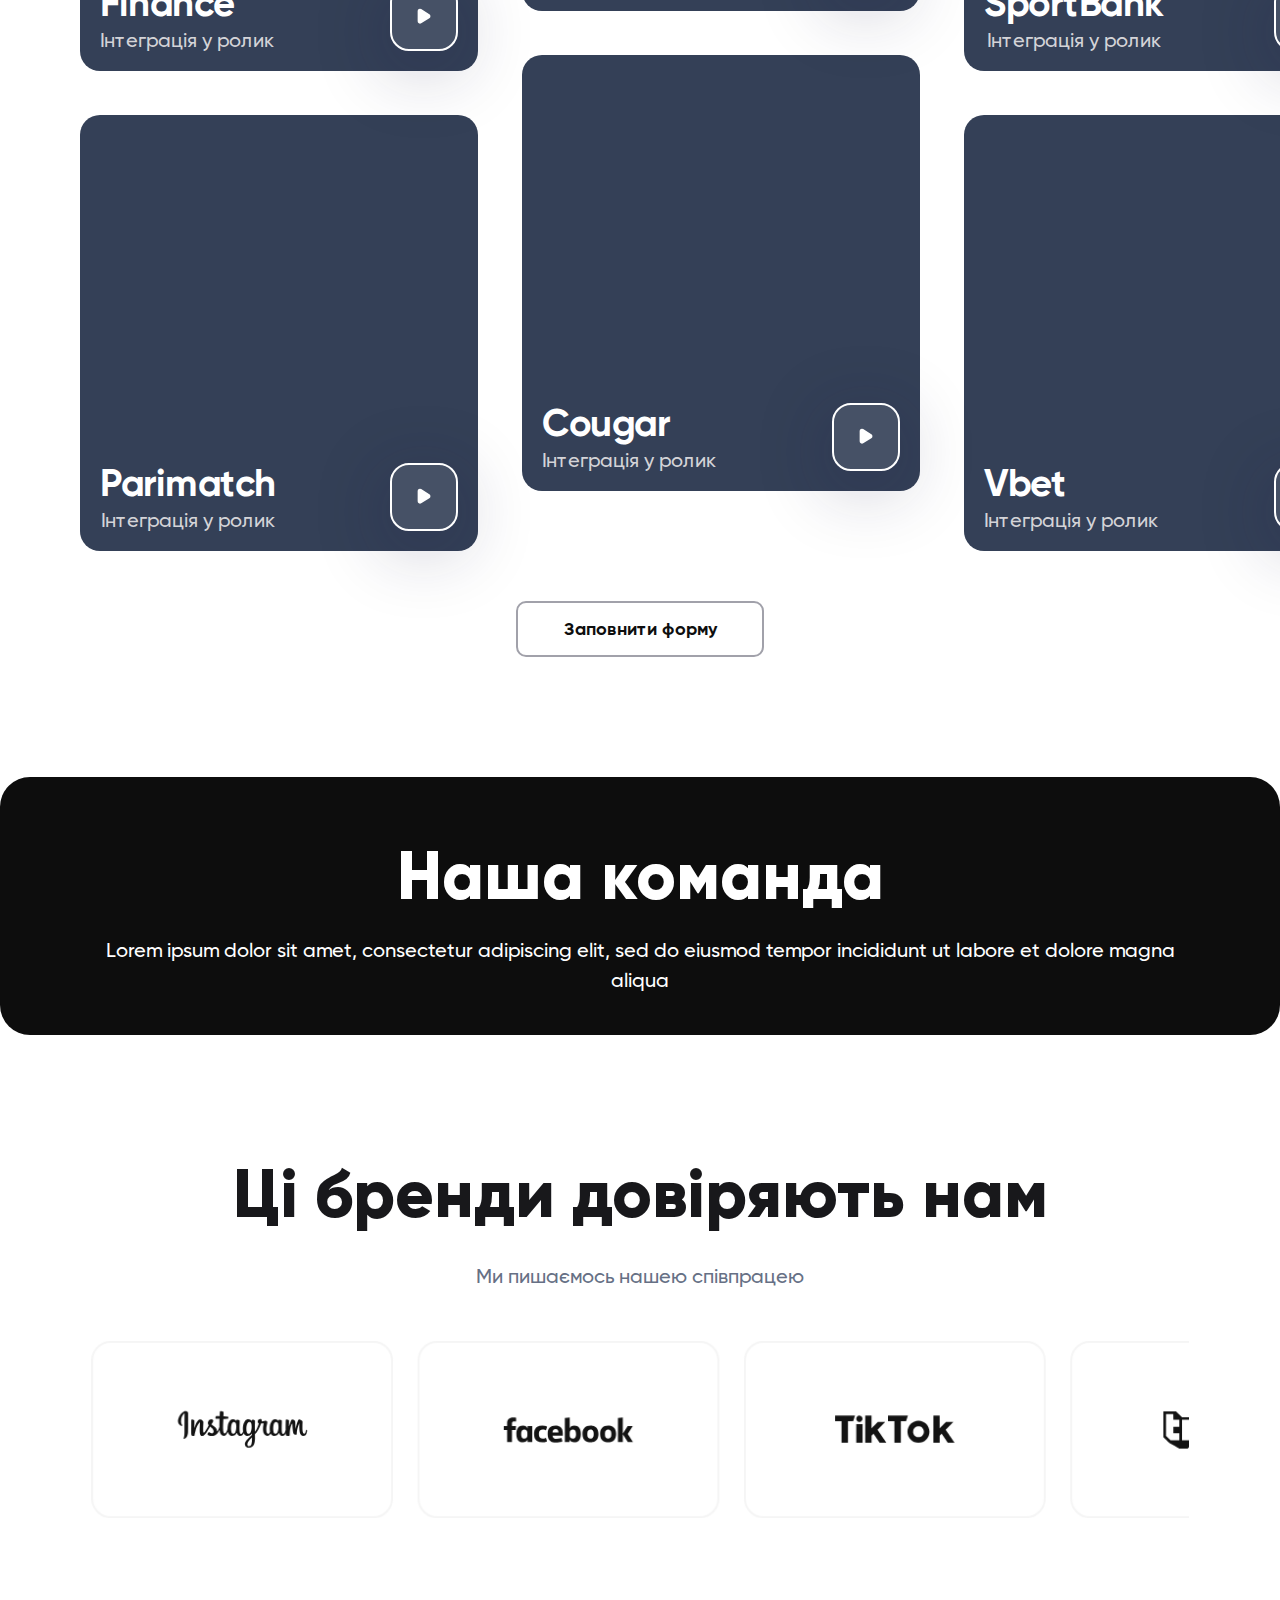
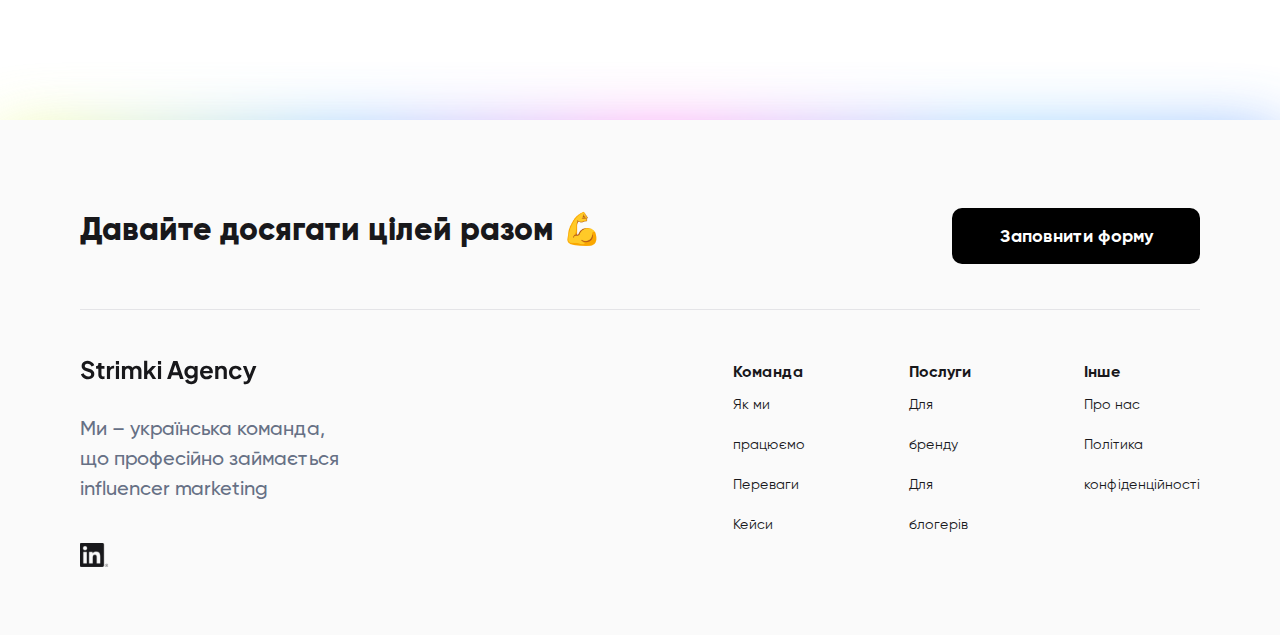
==== commit 336ca7d6: "index" ====
--- a/index.html
+++ b/index.html
@@ -15,23 +15,26 @@
 <body>
     <header class="header">
         <video class="header__promo" autoplay muted loop id="promo">
+            <source src="img/promo.webm" type="video/webm">
             <source src="img/promo.mp4" type="video/mp4">
         </video>
         <div class="header__container">
             <div class="header__inner">
                 <div class="header__top">
-                    <div class="header__logo">
-                        <img src="img/Logo.svg" alt="">
-                    </div>
-                    <div class="header__form"></div>
+                    <picture class="header__logo">
+                        <img srcset="img/logo-173.svg 173w,
+                                     img/logo-179.svg 179w" sizes="(max-width: 768px) 173px,
+                                    (min-width: 768px) 179px" src="img/logo-179.svg" alt="STRIMKI">
+                    </picture>
+                    <a class="btn" id="form" href=""><span>Інформація для блогерів</span></a>
                 </div>
                 <h1 class="header__title">Ми – українська команда,
                     що професійно займається influencer marketing</h1>
                 <p class="header__sub-title">Уже більше <b>4600+ блогерів</b> <br>
                     отримали якісні інтеграції</p>
                 <div class="header__btn">
-                    <a class="btn__main  btn__main_white" href=""><span>Інформація для блогерів</span></a>
-                    <a class="btn__main " href=""><span>Інформація для блогерів</span></a>
+                    <a class="btn btn_white" href=""><span>Інформація для блогерів</span></a>
+                    <a class="btn" href=""><span>Інформація для блогерів</span></a>
                 </div>
             </div>
         </div>
@@ -64,7 +67,7 @@
                         </div>
                     </div>
                 </div>
-                <div class="work__slider work__slider_desck items">
+                <div class="work__slider work__slider_desck slider items">
                     <div class="slider__item item">
                         <img src="img/instagram.svg" alt="" />
                     </div>
@@ -82,9 +85,313 @@
                     </div>
                 </div>
         </section>
+        <section class="projects">
+            <picture class="projects__back">
+                <source media="(min-width: 768px)" srcset="img/shadow-title-833.svg">
+                <source media="(min-width: 320px)" srcset="img/shadow-title-231.svg">
+                <img src="img/shadow-title-231.svg" alt="shadow" loading="lazy" decoding="async">
+            </picture>
+            <div class="projects__container">
+                <h2 class="projects__title">Більше 50 власних медіа-проектів по всьому світу</h2>
+                <p class="projects__sub-title">Працюємо із понад 15 тисячами блогерів та знаємо 7 мов світу</p>
+                <ul class="projects__items">
+                    <li class="projects__item">
+                        <p class="projects__text">North America <span>620 кампаній</span></p>
+                    </li>
+                    <li class="projects__item">
+                        <p class="projects__text">Latin America<span>1080 кампанійй</span></p>
+                    </li>
+                    <li class="projects__item">
+                        <p class="projects__text">Europe<span>860 кампаній</span></p>
+                    </li>
+                    <li class="projects__item">
+                        <p class="projects__text">Mena region <span>690 кампаній</span></p>
+                    </li>
+                    <li class="projects__item">
+                        <p class="projects__text">Asia pacific<span>940 кампаній</span></p>
+                    </li>
+                    <li class="projects__item">
+                        <p class="projects__text">Central Asia<span>410 кампаній</span></p>
+                    </li>
+                </ul>
+                <div class="projects__locations">
+                    <picture class="projects__map">
+                        <source media="(max-width: 768px)" srcset="img/mapMobile.svg">
+                        <source media="(min-width: 769px)" srcset="img/mapDesck.svg">
+                        <img src="img/map.svg" alt="map" />
+                    </picture>
+                    <div class="projects__location projects__location_asia">
+                        <img class="back-asia" src="img/Union.png" alt="">
+                        <p class="projects__text">Central Asia<span>410 кампаній</span></p>
+                        <img class=" marker marker-asia " src="img/_Map location marker.svg" alt="">
+                    </div>
+                    <div class="projects__location projects__location_europe">
+                        <img class="back-europe" src="img/Union.png" alt="">
+                        <p class="projects__text">Europe<span>860 кампаній</span></p>
+                        <img class="marker marker-europe" src="img/_Map location marker.svg" alt="">
+                    </div>
+                    <div class="projects__location projects__location_asia-pacific">
+                        <img class="back-asia-pacific" src="img/Union.png" alt="">
+                        <p class="projects__text">Asia pacific<span>940 кампаній</span></p>
+                        <img class="marker marker-asia-pacific" src="img/_Map location marker.svg" alt="">
+                    </div>
+                    <div class="projects__location projects__location_mena">
+                        <img class="back-mena" src="img/Union.png" alt="">
+                        <p class="projects__text">Mena region <span>690 кампаній</span></p>
+                        <img class="marker marker-mena" src="img/_Map location marker.svg" alt="">
+                    </div>
+                    <div class="projects__location projects__location_n-america">
+                        <img class="back-n-america" src="img/Union.png" alt="">
+                        <p class="projects__text">North America <span>620 кампаній</span></p>
+                        <img class="marker marker-n-america" src="img/_Map location marker.svg" alt="">
+                    </div>
+                    <div class="projects__location projects__location_l-america">
+                        <img class="back-l-america" src="img/Union.png" alt="">
+                        <p class="projects__text">Latin America<span>1080 кампанійй</span></p>
+                        <img class="marker marker-l-america" src="img/_Map location marker.svg" alt="">
+                    </div>
+                </div>
+            </div>
+        </section>
+        <section class="tenets">
+            <div class="tenets__container">
+                <h2 class="tenets__title">Для наших клієнтів ми попіклуємося про:</h2>
+                <div class="tenets__itens">
+                    <div class="tenets__item">
+                        <picture class="tenets__icon">
+                            <img width="48px" height="48px" src="img/arrogance.svg" alt="arrogance">
+                        </picture>
+                        <h3 class="tenets__name">Надійність</h3>
+                        <p class="tenets__text">Юридичні та фінансові аспекти співпраці з блогерами</p>
+                    </div>
+                    <div class="tenets__item">
+                        <picture class="tenets__icon">
+                            <img width="48px" height="48px" src="img/speed.svg" alt="speed">
+                        </picture>
+                        <h3 class="tenets__name">Швидкість</h3>
+                        <p class="tenets__text">Комунікація та організація рекламної кампанії</p>
+                    </div>
+                    <div class="tenets__item">
+                        <picture class="tenets__icon">
+                            <img width="48px" height="48px" src="img/responsibility.svg" alt="responsibility">
+                        </picture>
+                        <h3 class="tenets__name">Відповідальність</h3>
+                        <p class="tenets__text">Fraud-аналіз кожного релевантного інфлюесера</p>
+                    </div>
+                    <div class="tenets__item">
+                        <picture class="tenets__icon">
+                            <img width="48px" height="48px" src="img/flexibility.svg" alt="flexibility">
+                        </picture>
+                        <h3 class="tenets__name">Гнучкість</h3>
+                        <p class="tenets__text">Контроль виконнаня роботи, враховуючи ментальність та місцеві звичаї
+                            співпраці</p>
+                    </div>
+                    <div class="tenets__item">
+                        <picture class="tenets__icon">
+                            <img width="48px" height="48px" src="img/honesty.svg" alt="honesty">
+                        </picture>
+                        <h3 class="tenets__name">Чесність</h3>
+                        <p class="tenets__text">В команді та з клієнтами. Якщо ми в чомусь не компетентні – чесно та
+                            прямо про це скажемо</p>
+                    </div>
+                    <div class="tenets__item">
+                        <picture class="tenets__icon">
+                            <img width="48px" height="48px" src="img/performance.svg" alt="performance">
+                        </picture>
+                        <h3 class="tenets__name">Результативність</h3>
+                        <p class="tenets__text">Узгодження цілей з блогерами та гарантія їх досягнення</p>
+                    </div>
+                </div>
+            </div>
+        </section>
+        <section class="showreel">
+            <div class="showreel__container">
+                <h2 class="showreel__title">А тут можна побачити з якими брендами ми співпрацювали</h2>
+                <div class="showreel__video">
+                    <div onclick="myFunction(); return false;" style="cursor: pointer">
+                        <img src="/img/play.svg" width="100" height="100" />
+                    </div>
+                    <div id="video"></div>
+                </div>
+            </div>
+        </section>
+        <!--------CASES-------------->
+        <section class="cases">
+            <div class="cases__container">
+                <h2 class="cases__title">Наші кейси</h2>
+                <div class="cases__items">
+                    <div class="cases__item">
+                        <div class="cases__content">
+                            <h3 class="cases__name">Finance</h3>
+                            <p class="cases__text">Інтеграція у ролик</p>
+                        </div>
+                        <button class="cases__play">
+                            <img src="/img/cases-play.svg" width="14" height="17" alt="play">
+                        </button>
+                    </div>
+                    <div class="cases__item">
+                        <div class="cases__content">
+                            <h3 class="cases__name">Vodafone</h3>
+                            <p class="cases__text">Інтеграція у ролик</p>
+                        </div>
+                        <button class="cases__play">
+                            <img src="/img/cases-play.svg" width="14" height="17" alt="play">
+                        </button>
+                    </div>
+                    <div class="cases__item">
+                        <div class="cases__content">
+                            <h3 class="cases__name">SportBank</h3>
+                            <p class="cases__text">Інтеграція у ролик</p>
+                        </div>
+                        <button class="cases__play">
+                            <img src="/img/cases-play.svg" width="14" height="17" alt="play">
+                        </button>
+                    </div>
+                    <div class="cases__item">
+                        <div class="cases__content">
+                            <h3 class="cases__name">Parimatch</h3>
+                            <p class="cases__text">Інтеграція у ролик</p>
+                        </div>
+                        <button class="cases__play">
+                            <img src="/img/cases-play.svg" width="14" height="17" alt="play">
+                        </button>
+                    </div>
+                    <div class="cases__item">
+                        <div class="cases__content">
+                            <h3 class="cases__name">Cougar</h3>
+                            <p class="cases__text">Інтеграція у ролик</p>
+                        </div>
+                        <button class="cases__play">
+                            <img src="/img/cases-play.svg" width="14" height="17" alt="play">
+                        </button>
+                    </div>
+                    <div class="cases__item">
+                        <div class="cases__content">
+                            <h3 class="cases__name">Vbet</h3>
+                            <p class="cases__text">Інтеграція у ролик</p>
+                        </div>
+                        <button class="cases__play">
+                            <img src="/img/cases-play.svg" width="14" height="17" alt="play">
+                        </button>
+                    </div>
+                </div>
+                <a class="btn btn_transparent" href=""><span>Заповнити форму</span></a>
+            </div>
+        </section>
+        <!--------TEAM-------------->
+        <section class="team">
+            <picture class="projects__back">
+                <source media="(min-width: 768px)" srcset="img/shadow-title-833.svg">
+                <source media="(min-width: 320px)" srcset="img/shadow-title-231.svg">
+                <img src="img/shadow-title-231.svg" alt="shadow" loading="lazy" decoding="async">
+            </picture>
+            <div class="team__container">
+                <h2 class="team__title">Наша команда</h2>
+                <p class="team__text">Lorem ipsum dolor sit amet, consectetur adipiscing elit, sed do eiusmod tempor
+                    incididunt ut labore et dolore magna
+                    aliqua</p>
+                <picture class="team__photo">
+                    <source media="(max-width: 768px)" srcset="img/team.png">
+                    <source media="(min-width: 769px)" srcset="img/team-pc.png">
+                    <img srcset="img/team.png 350w,
+                            img/team-pc.png 899w" sizes="(max-width: 768px) 350px, 
+                            (min-width: 768px) 899px" alt="Our team" loading="lazy" decoding="async" />
+                </picture>
+            </div>
+        </section>
+        <section class="partners">
+            <div class="partners__container">
+                <h2 class="partners__title">Ці бренди довіряють нам</h2>
+                <p class="partners__text">Ми пишаємось нашею співпрацею</p>
+                <div class="partners__slider partners__slider_mobile">
+                    <div class="slider__line">
+                        <div class="slider__item item active">
+                            <img src="img/instagram.svg" alt="" />
+                        </div>
+                        <div class="slider__item item ">
+                            <img src="img/facebook.svg" alt="" />
+                        </div>
+                        <div class="slider__item item ">
+                            <img src="img/tiktok.svg" alt="" />
+                        </div>
+                        <div class="slider__item item ">
+                            <img src="img/twitch.svg" alt="" />
+                        </div>
+                        <div class="slider__item item ">
+                            <img src="img/tiktok.svg" alt="" />
+                        </div>
+                    </div>
+                </div>
+                <div class="partners__slider partners__slider_desck items slider">
+                    <div class="slider__item item">
+                        <img src="img/instagram.svg" alt="" />
+                    </div>
+                    <div class="slider__item item ">
+                        <img src="img/facebook.svg" alt="" />
+                    </div>
+                    <div class="slider__item item ">
+                        <img src="img/tiktok.svg" alt="" />
+                    </div>
+                    <div class="slider__item item ">
+                        <img src="img/twitch.svg" alt="" />
+                    </div>
+                    <div class="slider__item item ">
+                        <img src="img/tiktok.svg" alt="" />
+                    </div>
+                </div>
+            </div>
+        </section>
     </main>
-    <footer>
-        <div class="container"></div>
+    <!--------FOOTER-------------->
+    <footer class="footer">
+        <div class="footer__shadow"></div>
+        <div class="footer__container">
+            <div class="footer__top">
+                <h2 class="footer__title">Давайте досягати цілей разом 💪</h2>
+                <a class="btn btn_black" href=""><span>Заповнити форму</span></a>
+            </div>
+            <div class="footer__bottom">
+                <div class="">
+                    <picture class="footer__logo">
+                        <img src="img/footer-logo.svg" width="177" alt="STRIMKI">
+                    </picture>
+                    <p class="footer__text">Ми – українська команда, що професійно займається influencer marketing</p>
+                    <a class="footer__social" href=""><img src="img/linkedin.svg" width="29" alt="linkedin"></a>
+                </div>
+                <div class="footer__nav">
+                    <ul class="footer__team">
+                        <li>Команда</li>
+                        <li>
+                            <a href="">Як ми працюємо</a>
+                        </li>
+                        <li>
+                            <a href="">Переваги</a>
+                        </li>
+                        <li>
+                            <a href="">Кейси</a>
+                        </li>
+                    </ul>
+                    <ul class="footer__services">
+                        <li>Послуги</li>
+                        <li>
+                            <a href="">Для бренду</a>
+                        </li>
+                        <li>
+                            <a href="">Для блогерів</a>
+                        </li>
+                    </ul>
+                    <ul class="footer__other">
+                        <li>Інше</li>
+                        <li>
+                            <a href="">Про нас</a>
+                        </li>
+                        <li>
+                            <a href="">Політика конфіденційності</a>
+                        </li>
+                    </ul>
+                </div>
+            </div>
+        </div>
     </footer>
     <script src="/js/script.js"></script>
 </body>
